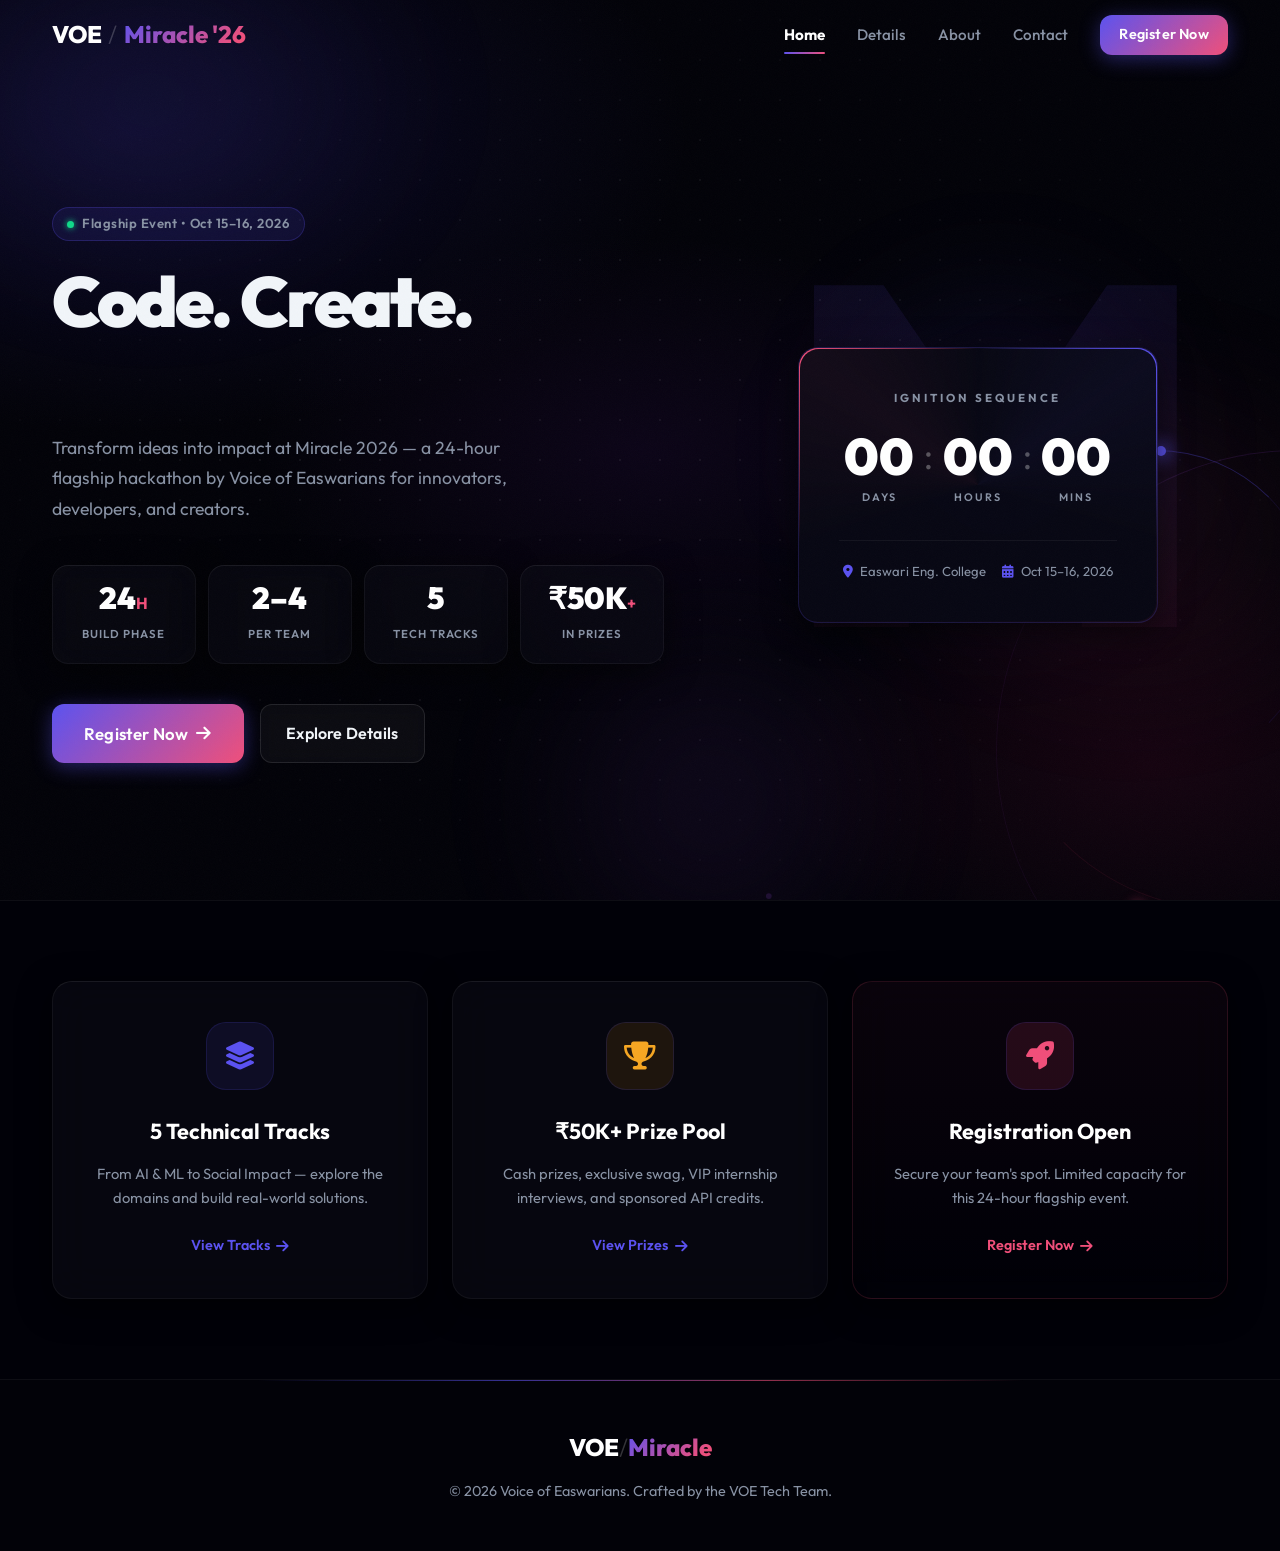
==== index.html @ 773cfb63 "Initial commit" ====
<!DOCTYPE html>
<html lang="en">
<head>
    <meta charset="UTF-8">
    <meta name="viewport" content="width=device-width, initial-scale=1.0">
    <title>Miracle 2026 | Voice of Easwarians Hackathon</title>
    <meta name="description" content="Miracle 2026 — a 24-hour flagship hackathon by Voice of Easwarians. 5 tracks, ₹50K+ prizes, Oct 15-16 at Easwari Engineering College.">

    <link rel="preconnect" href="https://fonts.googleapis.com">
    <link rel="preconnect" href="https://fonts.gstatic.com" crossorigin>
    <link href="https://fonts.googleapis.com/css2?family=Outfit:wght@300;400;500;600;700;800;900&display=swap" rel="stylesheet">
    <link rel="stylesheet" href="https://cdnjs.cloudflare.com/ajax/libs/font-awesome/6.4.0/css/all.min.css">

    <link rel="stylesheet" href="assets/css/variables.css">
    <link rel="stylesheet" href="assets/css/reset.css">
    <link rel="stylesheet" href="assets/css/global.css">
    <link rel="stylesheet" href="assets/css/components.css">
    <link rel="stylesheet" href="assets/css/animations.css">
    <link rel="stylesheet" href="assets/css/home.css">
    <link rel="stylesheet" href="assets/css/responsive.css">
</head>
<body>
    <!-- Background Layers -->
    <div class="global-bg"></div>
    <div class="global-aurora">
        <div class="aurora-blob aurora-blob-1"></div>
        <div class="aurora-blob aurora-blob-2"></div>
        <div class="aurora-blob aurora-blob-3"></div>
    </div>
    <div class="global-grid"></div>
    <div class="global-noise"></div>

    <!-- Navigation -->
    <nav class="navbar" id="navbar">
        <div class="container nav-container">
            <a href="index.html" class="nav-logo">
                <span>VOE</span>
                <span class="nav-logo-sep">/</span>
                <span class="text-gradient">Miracle '26</span>
            </a>
            <div class="nav-links">
                <a href="index.html"              class="nav-link">Home</a>
                <a href="pages/event-details.html" class="nav-link">Details</a>
                <a href="pages/about.html"         class="nav-link">About</a>
                <a href="pages/contact.html"       class="nav-link">Contact</a>
                <a href="pages/registration.html"  class="btn btn-primary" style="padding:0.5rem 1.2rem;font-size:0.9rem;">Register Now</a>
            </div>
            <button class="nav-mobile-btn" id="mobileMenuBtn" aria-label="Open menu">
                <i class="fas fa-bars"></i>
            </button>
        </div>
    </nav>

    <!-- Mobile Nav -->
    <div class="mobile-nav" id="mobileNav">
        <button class="mobile-nav-close" id="mobileClose"><i class="fas fa-times"></i></button>
        <a href="index.html"               class="nav-link">Home</a>
        <a href="pages/event-details.html" class="nav-link">Details</a>
        <a href="pages/about.html"         class="nav-link">About</a>
        <a href="pages/contact.html"       class="nav-link">Contact</a>
        <a href="pages/registration.html"  class="btn btn-primary">Register Now</a>
    </div>

    <main>
        <!-- HERO -->
        <section class="hero-section">
            <canvas id="heroCanvas"></canvas>

            <!-- Signature Visual Motif -->
            <div class="hero-motif-container">
                <div class="hero-motif-m">M</div>
                <div class="hero-orbit hero-orbit-1"></div>
                <div class="hero-orbit hero-orbit-2"></div>
                <div class="hero-orbit hero-orbit-3"></div>
                <div class="hero-spotlight"></div>
            </div>

            <div class="container hero-grid">
                <div class="hero-content reveal fade-up">
                    <div class="hero-badge">
                        <span class="hero-badge-dot"></span>
                        <span>Flagship Event &bull; Oct 15–16, 2026</span>
                    </div>
                    <h1 class="split-text">Code. Create.<br><span class="text-gradient">Collaborate.</span></h1>
                    <p>Transform ideas into impact at Miracle 2026 — a 24-hour flagship hackathon by Voice of Easwarians for innovators, developers, and creators.</p>

                    <div class="hero-stats">
                        <div class="stat-card glass-panel">
                            <span class="stat-val">24<span class="stat-unit">H</span></span>
                            <span class="stat-label">Build Phase</span>
                        </div>
                        <div class="stat-card glass-panel">
                            <span class="stat-val">2–4</span>
                            <span class="stat-label">Per Team</span>
                        </div>
                        <div class="stat-card glass-panel">
                            <span class="stat-val">5</span>
                            <span class="stat-label">Tech Tracks</span>
                        </div>
                        <div class="stat-card glass-panel">
                            <span class="stat-val">₹50K<span class="stat-unit">+</span></span>
                            <span class="stat-label">In Prizes</span>
                        </div>
                    </div>

                    <div class="hero-ctas">
                        <a href="pages/registration.html" class="btn btn-primary btn-hero">
                            Register Now <i class="fas fa-arrow-right"></i>
                        </a>
                        <a href="pages/event-details.html" class="btn btn-secondary">
                            Explore Details
                        </a>
                    </div>
                </div>

                <div class="hero-visual reveal fade-up delay-2">
                    <div class="hero-countdown-card glass-panel">
                        <div class="countdown-label">IGNITION SEQUENCE</div>
                        <div class="countdown-timer">
                            <div class="countdown-block">
                                <span class="countdown-num" id="cd-days">--</span>
                                <span class="countdown-unit">Days</span>
                            </div>
                            <span class="countdown-sep">:</span>
                            <div class="countdown-block">
                                <span class="countdown-num" id="cd-hours">--</span>
                                <span class="countdown-unit">Hours</span>
                            </div>
                            <span class="countdown-sep">:</span>
                            <div class="countdown-block">
                                <span class="countdown-num" id="cd-mins">--</span>
                                <span class="countdown-unit">Mins</span>
                            </div>
                        </div>
                        <div class="countdown-meta">
                            <span><i class="fas fa-map-marker-alt"></i> Easwari Eng. College</span>
                            <span><i class="fas fa-calendar-alt"></i> Oct 15–16, 2026</span>
                        </div>
                    </div>
                </div>
            </div>
        </section>

        <!-- PREVIEW CARDS -->
        <section class="preview-section">
            <div class="container preview-grid">
                <a href="pages/event-details.html" class="glass-panel preview-card reveal fade-up">
                    <div class="preview-icon-wrap"><i class="fas fa-layer-group"></i></div>
                    <h3>5 Technical Tracks</h3>
                    <p>From AI &amp; ML to Social Impact — explore the domains and build real-world solutions.</p>
                    <span class="action-link">View Tracks <i class="fas fa-arrow-right"></i></span>
                </a>
                <a href="pages/event-details.html" class="glass-panel preview-card reveal fade-up delay-1">
                    <div class="preview-icon-wrap" style="background:rgba(245,158,11,0.1);">
                        <i class="fas fa-trophy" style="color:var(--gold);"></i>
                    </div>
                    <h3>₹50K+ Prize Pool</h3>
                    <p>Cash prizes, exclusive swag, VIP internship interviews, and sponsored API credits.</p>
                    <span class="action-link">View Prizes <i class="fas fa-arrow-right"></i></span>
                </a>
                <a href="pages/registration.html" class="glass-panel preview-card preview-card-cta reveal fade-up delay-2">
                    <div class="preview-icon-wrap" style="background:rgba(240,79,122,0.12);">
                        <i class="fas fa-rocket" style="color:var(--accent-secondary);"></i>
                    </div>
                    <h3>Registration Open</h3>
                    <p>Secure your team's spot. Limited capacity for this 24-hour flagship event.</p>
                    <span class="action-link" style="color:var(--accent-secondary);">Register Now <i class="fas fa-arrow-right"></i></span>
                </a>
            </div>
        </section>

        <!-- FOOTER -->
        <footer class="site-footer">
            <div class="container" style="text-align:center;">
                <div class="footer-logo">
                    VOE<span class="nav-logo-sep">/</span><span class="text-gradient">Miracle</span>
                </div>
                <p class="footer-copy">&copy; 2026 Voice of Easwarians. Crafted by the VOE Tech Team.</p>
            </div>
        </footer>
    </main>

    <script src="assets/js/nav.js"></script>
    <script src="assets/js/animations.js"></script>
    <script src="assets/js/tabs.js"></script>
    <script src="assets/js/main.js"></script>
    <script>
        // Live Countdown
        (function() {
            const target = new Date('2026-10-15T09:00:00+05:30').getTime();
            function tick() {
                const diff = target - Date.now();
                if (diff <= 0) {
                    ['cd-days','cd-hours','cd-mins'].forEach(id => { const el = document.getElementById(id); if(el) el.textContent='00'; });
                    return;
                }
                const d = Math.floor(diff / 86400000);
                const h = Math.floor((diff % 86400000) / 3600000);
                const m = Math.floor((diff % 3600000) / 60000);
                const fmt = n => String(n).padStart(2,'0');
                const set = (id, v) => { const el = document.getElementById(id); if(el) el.textContent = fmt(v); };
                set('cd-days', d); set('cd-hours', h); set('cd-mins', m);
            }
            tick(); setInterval(tick, 30000);
        })();
    </script>
</body>
</html>
---- assets/css/variables.css ----
/* =========================================
   VARIABLES & DESIGN TOKENS
   ========================================= */
:root {
    /* ---- Color Palette ---- */
    --bg-base: #020208;
    --bg-darker: #010105;
    --bg-card: rgba(12, 12, 22, 0.5);
    --bg-card-hover: rgba(20, 20, 38, 0.75);
    --bg-panel: rgba(8, 8, 18, 0.7);

    /* ---- Accent System ---- */
    --accent-primary:   #5b52f0;   /* Deep indigo */
    --accent-secondary: #f04f7a;   /* Rose         */
    --accent-tertiary:  #a855f7;   /* Violet       */
    --accent-cyan:      #06b6d4;   /* Cyan         */

    /* ---- Prize Palette ---- */
    --gold:        #f5a623;
    --gold-light:  #fbbf24;
    --silver:      #9ea8b8;
    --bronze:      #b36b3c;

    /* ---- Typography ---- */
    --text-main:  #f1f5f9;
    --text-muted: #8892a4;
    --text-faint: rgba(255, 255, 255, 0.3);
    --font-family: 'Outfit', sans-serif;

    /* ---- Borders ---- */
    --border-color:     rgba(255, 255, 255, 0.05);
    --border-highlight: rgba(255, 255, 255, 0.10);
    --border-glow:      rgba(91, 82, 240, 0.30);

    /* ---- Status ---- */
    --error-color:   #f43f5e;
    --success-color: #10d98a;

    /* ---- Gradients ---- */
    --gradient-brand:     linear-gradient(135deg, var(--accent-primary), var(--accent-secondary));
    --gradient-brand-alt: linear-gradient(135deg, var(--accent-tertiary), var(--accent-primary));
    --gradient-card:      linear-gradient(145deg, rgba(20, 18, 40, 0.6) 0%, rgba(5, 5, 12, 0.4) 100%);

    /* ---- Motion ---- */
    --ease-out-expo: cubic-bezier(0.16, 1, 0.3, 1);
    --ease-in-out:   cubic-bezier(0.4, 0, 0.2, 1);
    --ease-cinematic: cubic-bezier(0.22, 1, 0.36, 1);
    --transition-fast:   0.25s var(--ease-out-expo);
    --transition-normal: 0.45s var(--ease-out-expo);
    --transition-slow:   1.2s var(--ease-cinematic);

    /* ---- Shadows ---- */
    --shadow-card: 0 8px 32px rgba(0, 0, 0, 0.6);
    --shadow-glow: 0 0 30px rgba(91, 82, 240, 0.35);
    --shadow-gold: 0 10px 40px rgba(245, 166, 35, 0.2);

    /* ---- Layout ---- */
    --nav-height:      70px;
    --section-padding: 5rem;
    --container-max:   1240px;
}
---- assets/css/global.css ----
/* =========================================
   GLOBAL — Layout, Background System, Footer
   ========================================= */

/* ---- Container ---- */
.container {
    width: 100%;
    max-width: var(--container-max);
    margin: 0 auto;
    padding: 0 2rem;
}

/* ---- Section Utility ---- */
.section-pad { padding: var(--section-padding) 0; }

/* =========================================
   LAYERED BACKGROUND SYSTEM
   ========================================= */

/* Layer 1: Base radial gradient */
.global-bg {
    position: fixed;
    inset: 0;
    background:
        radial-gradient(ellipse 80% 60% at 10% 15%, rgba(67, 56, 202, 0.15) 0%, transparent 55%),
        radial-gradient(ellipse 60% 50% at 90% 85%, rgba(190, 24, 93, 0.1) 0%, transparent 50%),
        radial-gradient(ellipse 50% 40% at 50% 50%, rgba(126, 34, 206, 0.08) 0%, transparent 60%),
        var(--bg-base);
    z-index: -3;
    pointer-events: none;
}

/* Layer 2: Animated aurora blobs */
.global-aurora {
    position: fixed;
    inset: 0;
    z-index: -2;
    pointer-events: none;
    overflow: hidden;
}
.aurora-blob {
    position: absolute;
    border-radius: 50%;
    filter: blur(80px);
    opacity: 0.12;
    animation: blobDrift linear infinite;
}
.aurora-blob-1 {
    width: 600px; height: 400px;
    top: -100px; left: -150px;
    background: radial-gradient(ellipse, var(--accent-primary) 0%, transparent 70%);
    animation-duration: 35s;
}
.aurora-blob-2 {
    width: 500px; height: 350px;
    top: 40%; right: -100px;
    background: radial-gradient(ellipse, var(--accent-secondary) 0%, transparent 70%);
    animation-duration: 45s;
    animation-delay: -7s;
    animation-direction: reverse;
}
.aurora-blob-3 {
    width: 400px; height: 400px;
    bottom: -100px; left: 40%;
    background: radial-gradient(ellipse, var(--accent-tertiary) 0%, transparent 70%);
    animation-duration: 55s;
    animation-delay: -12s;
}

/* Layer 3: Dot grid texture */
.global-grid {
    position: fixed;
    inset: 0;
    z-index: -1;
    pointer-events: none;
    background-image: radial-gradient(circle, rgba(255, 255, 255, 0.06) 1px, transparent 1px);
    background-size: 40px 40px;
    mask-image: radial-gradient(ellipse 80% 80% at 50% 50%, black 30%, transparent 80%);
    -webkit-mask-image: radial-gradient(ellipse 80% 80% at 50% 50%, black 30%, transparent 80%);
}

/* Layer 4: Noise grain overlay */
.global-noise {
    position: fixed;
    inset: 0;
    z-index: 9997;
    pointer-events: none;
    opacity: 0.025;
    background-image: url("data:image/svg+xml,%3Csvg viewBox='0 0 256 256' xmlns='http://www.w3.org/2000/svg'%3E%3Cfilter id='noise'%3E%3CfeTurbulence type='fractalNoise' baseFrequency='0.9' numOctaves='4' stitchTiles='stitch'/%3E%3C/filter%3E%3Crect width='100%25' height='100%25' filter='url(%23noise)'/%3E%3C/svg%3E");
    background-size: 200px 200px;
    animation: noiseFlicker 8s linear infinite;
}

/* =========================================
   FOOTER
   ========================================= */
.site-footer {
    padding: 3rem 0;
    border-top: 1px solid var(--border-color);
    position: relative;
    overflow: hidden;
}
.site-footer::before {
    content: '';
    position: absolute;
    top: 0; left: 50%;
    transform: translateX(-50%);
    width: 60%; height: 1px;
    background: linear-gradient(90deg, transparent, var(--accent-primary), var(--accent-secondary), transparent);
    opacity: 0.6;
}
.footer-logo {
    font-weight: 800;
    font-size: 1.5rem;
    color: white;
    margin-bottom: 0.75rem;
}
.footer-copy {
    color: var(--text-muted);
    font-size: 0.9rem;
}
---- assets/css/components.css ----
/* =========================================
   COMPONENTS — Shared UI Elements
   ========================================= */

/* ---- Text Gradient ---- */
.text-gradient {
    background: linear-gradient(135deg, var(--accent-primary) 0%, var(--accent-secondary) 50%, var(--accent-primary) 100%);
    background-size: 200% auto;
    -webkit-background-clip: text;
    -webkit-text-fill-color: transparent;
    background-clip: text;
    display: inline-block;
    animation: textShine 6s linear infinite;
}

/* ---- Glass Panel ---- */
.glass-panel {
    background: var(--bg-card);
    backdrop-filter: blur(20px);
    -webkit-backdrop-filter: blur(20px);
    border: 1px solid var(--border-color);
    border-top-color: rgba(255, 255, 255, 0.08);
    border-radius: 20px;
    box-shadow: var(--shadow-card);
    position: relative;
    transition: transform 0.8s var(--ease-cinematic), box-shadow 0.8s var(--ease-cinematic), border-color 0.8s var(--ease-cinematic);
}
.glass-panel.hoverable:hover, a.glass-panel:hover {
    transform: scale(1.02);
    box-shadow: 0 20px 50px rgba(0, 0, 0, 0.8), 0 0 40px rgba(91, 82, 240, 0.1);
    border-color: rgba(255, 255, 255, 0.15);
}

/* ---- Navbar ---- */
.navbar {
    position: fixed;
    top: 0; left: 0; right: 0;
    height: var(--nav-height);
    z-index: 9000;
    background: transparent;
    transition: background var(--transition-slow), box-shadow var(--transition-slow);
}
.navbar.scrolled {
    background: rgba(2, 2, 10, 0.92);
    backdrop-filter: blur(24px);
    -webkit-backdrop-filter: blur(24px);
    border-bottom: 1px solid var(--border-color);
    box-shadow: 0 4px 30px rgba(0, 0, 0, 0.4);
}
.nav-container {
    display: flex;
    justify-content: space-between;
    align-items: center;
    height: 100%;
}
.nav-logo {
    text-decoration: none;
    color: white;
    font-weight: 800;
    font-size: 1.5rem;
    display: flex;
    align-items: center;
    gap: 0.4rem;
}
.nav-logo-sep { color: rgba(255, 255, 255, 0.2); font-weight: 300; }
.nav-links {
    display: flex;
    gap: 2rem;
    align-items: center;
}
.nav-link {
    position: relative;
    color: var(--text-muted);
    text-decoration: none;
    font-weight: 500;
    font-size: 0.95rem;
    transition: color var(--transition-fast);
    padding: 0.25rem 0;
}
.nav-link::after {
    content: '';
    position: absolute;
    bottom: -2px; left: 0;
    width: 0; height: 2px;
    background: var(--gradient-brand);
    transition: width var(--transition-normal);
    border-radius: 1px;
}
.nav-link:hover        { color: white; }
.nav-link:hover::after { width: 100%; }
.nav-link.active-page  { color: white; font-weight: 700; }
.nav-link.active-page::after { width: 100%; }

/* Mobile menu button */
.nav-mobile-btn {
    display: none;
    background: none;
    border: none;
    color: white;
    font-size: 1.5rem;
    cursor: pointer;
}
.mobile-nav {
    display: none;
    position: fixed;
    inset: 0;
    background: rgba(2, 2, 10, 0.97);
    backdrop-filter: blur(30px);
    z-index: 8999;
    flex-direction: column;
    align-items: center;
    justify-content: center;
    gap: 2rem;
}
.mobile-nav.active { display: flex; }
.mobile-nav .nav-link { font-size: 1.5rem; font-weight: 700; }
.mobile-nav-close {
    position: absolute;
    top: 1.5rem; right: 1.5rem;
    background: none; border: none;
    color: white; font-size: 1.5rem; cursor: pointer;
}

/* ---- Buttons ---- */
.btn {
    display: inline-flex;
    align-items: center;
    justify-content: center;
    gap: 0.5rem;
    padding: 0.75rem 1.6rem;
    border-radius: 12px;
    font-weight: 600;
    font-size: 1rem;
    cursor: pointer;
    transition: all var(--transition-normal);
    text-decoration: none;
    border: none;
    font-family: inherit;
    position: relative;
    overflow: hidden;
    z-index: 1;
    letter-spacing: 0.2px;
}

/* Primary */
.btn-primary {
    background: var(--gradient-brand);
    color: white;
    box-shadow: 0 4px 20px rgba(91, 82, 240, 0.4);
}
.btn-primary::before {
    content: '';
    position: absolute; inset: 0;
    background: linear-gradient(135deg, var(--accent-secondary), var(--accent-primary));
    opacity: 0;
    transition: opacity var(--transition-normal);
    z-index: -1;
}
.btn-primary:hover {
    transform: translateY(-3px) scale(1.01);
    box-shadow: 0 12px 35px rgba(91, 82, 240, 0.55);
}
.btn-primary:hover::before { opacity: 1; }
.btn-primary:active         { transform: translateY(-1px); }

/* Shimmer sweep on primary */
.btn-primary::after {
    content: '';
    position: absolute;
    top: 0; left: -60%;
    width: 50%; height: 100%;
    background: linear-gradient(90deg, transparent, rgba(255, 255, 255, 0.15), transparent);
    transform: skewX(-20deg);
}
.btn-primary:hover::after { animation: shimmerSweep 0.5s var(--ease-out-expo) forwards; }

/* Secondary */
.btn-secondary {
    background: rgba(255, 255, 255, 0.04);
    color: var(--text-main);
    border: 1px solid var(--border-highlight);
    backdrop-filter: blur(10px);
}
.btn-secondary:hover {
    background: rgba(255, 255, 255, 0.08);
    border-color: rgba(255, 255, 255, 0.25);
    transform: translateY(-2px);
}

/* Glow CTA */
.btn-hero {
    padding: 1rem 2rem !important;
    font-size: 1.05rem !important;
    animation: glowPulse 3s ease-in-out infinite;
}

/* Loading state */
.btn.loading {
    opacity: 0.7;
    cursor: not-allowed;
    pointer-events: none;
}

/* ---- Shine Card ---- */
.shine-card { position: relative; overflow: hidden; }
.shine-card::after {
    content: '';
    position: absolute; inset: 0;
    background: linear-gradient(105deg, transparent 40%, rgba(255,255,255,0.04) 50%, transparent 60%);
    transform: translateX(-100%) skewX(-12deg);
    pointer-events: none;
}
.shine-card:hover::after { animation: shimmerSweep 0.6s var(--ease-out-expo) forwards; }

/* ---- Toast Notification ---- */
.toast {
    position: fixed;
    bottom: 2rem; right: 2rem;
    z-index: 9999;
    display: flex;
    align-items: center;
    gap: 1rem;
    padding: 1.2rem 1.5rem;
    background: rgba(8, 8, 20, 0.95);
    backdrop-filter: blur(20px);
    border: 1px solid var(--success-color);
    border-radius: 16px;
    box-shadow: 0 0 30px rgba(16, 217, 138, 0.2), 0 20px 40px rgba(0, 0, 0, 0.5);
    transform: translateY(120%) scale(0.9);
    opacity: 0;
    transition: all 0.5s var(--ease-out-expo);
    min-width: 300px; max-width: 380px;
}
.toast.show { transform: translateY(0) scale(1); opacity: 1; }
.toast-icon { font-size: 1.5rem; color: var(--success-color); flex-shrink: 0; }
.toast-content h4 { font-size: 1rem; font-weight: 700; color: white; margin-bottom: 0.2rem; }
.toast-content p  { font-size: 0.85rem; color: var(--text-muted); }
.toast-close {
    background: none; border: none;
    color: var(--text-muted); cursor: pointer;
    margin-left: auto; padding: 0.25rem;
    transition: color var(--transition-fast);
}
.toast-close:hover { color: white; }

/* ---- Section Headings (shared) ---- */
.section-heading {
    font-size: clamp(2rem, 4vw, 2.8rem);
    font-weight: 800;
    text-align: center;
    margin-bottom: 0.5rem;
    letter-spacing: -1px;
}
.section-sub {
    text-align: center;
    color: var(--text-muted);
    font-size: 1.05rem;
    margin-bottom: 3rem;
}
.section-divider {
    height: 1px;
    background: linear-gradient(90deg, transparent, var(--border-highlight), transparent);
    margin: 4rem 0;
}
.section-cta {
    text-align: center;
    margin-top: 4rem;
}
---- assets/css/animations.css ----
/* =========================================
   ANIMATIONS & KEYFRAMES — Full System
   ========================================= */

/* ---- Text & Brand ---- */
@keyframes textShine {
    0%   { background-position: 0% center; }
    100% { background-position: 200% center; }
}

/* ---- Background ---- */
@keyframes blobDrift {
    0%, 100% { transform: translate(0, 0) scale(1); }
    33%       { transform: translate(30px, -20px) scale(1.05); }
    66%       { transform: translate(-20px, 15px) scale(0.95); }
}
@keyframes noiseFlicker {
    0%   { opacity: 0.03; }
    50%  { opacity: 0.05; }
    100% { opacity: 0.03; }
}

/* ---- Hero Motif ---- */
@keyframes motifFloat {
    0%   { transform: translate(-50%, -50%) scale(1);    opacity: 0.03; }
    50%  { transform: translate(-50%, -52%) scale(1.02); opacity: 0.06; }
    100% { transform: translate(-50%, -50%) scale(1);    opacity: 0.03; }
}
@keyframes orbitSpin {
    from { transform: translate(-50%, -50%) rotate(0deg); }
    to   { transform: translate(-50%, -50%) rotate(360deg); }
}
@keyframes spotlightPulse {
    0%   { opacity: 0.5; transform: translate(-50%, -50%) scale(1); }
    100% { opacity: 1;   transform: translate(-50%, -50%) scale(1.3); }
}

/* ---- UI Feedback ---- */
@keyframes dotPulse {
    0%, 100% { opacity: 1;   transform: scale(1); }
    50%       { opacity: 0.4; transform: scale(0.85); }
}
@keyframes glowPulse {
    0%, 100% { box-shadow: 0 4px 20px rgba(91, 82, 240, 0.4); }
    50%       { box-shadow: 0 8px 40px rgba(91, 82, 240, 0.7); }
}
@keyframes shimmerSweep {
    0%   { transform: translateX(-100%) skewX(-12deg); }
    100% { transform: translateX(250%)  skewX(-12deg); }
}
@keyframes borderRotate {
    from { transform: rotate(0deg); }
    to   { transform: rotate(360deg); }
}

/* ---- Prizes ---- */
@keyframes crownFloat {
    0%, 100% { transform: translateY(0); }
    50%       { transform: translateY(-8px); }
}
@keyframes goldPulse {
    0%   { box-shadow: 0 10px 40px rgba(245, 166, 35, 0.15), inset 0 1px 0 rgba(245, 166, 35, 0.10); }
    100% { box-shadow: 0 20px 60px rgba(245, 166, 35, 0.30), inset 0 1px 0 rgba(245, 166, 35, 0.20); }
}
@keyframes cardShimmer {
    0%   { background-position: -200% 0; }
    100% { background-position: 200% 0; }
}

/* ---- Entrance ---- */
@keyframes slideUp {
    from { opacity: 0; transform: translateY(40px); }
    to   { opacity: 1; transform: translateY(0); }
}
@keyframes fadeIn {
    from { opacity: 0; }
    to   { opacity: 1; }
}
@keyframes scaleIn {
    from { opacity: 0; transform: scale(0.92); }
    to   { opacity: 1; transform: scale(1); }
}
@keyframes textBlurReveal {
    from { opacity: 0; filter: blur(10px); transform: translateY(20px); }
    to   { opacity: 1; filter: blur(0px); transform: translateY(0); }
}

/* =========================================
   REVEAL SYSTEM — IntersectionObserver
   ========================================= */
.reveal {
    opacity: 0;
    transform: translateY(36px) scale(0.98);
    transition: opacity 1.2s var(--ease-cinematic), transform 1.2s var(--ease-cinematic);
}
.reveal.active        { opacity: 1; transform: none; }
.reveal.fade-left     { transform: translateX(-30px) scale(0.98); }
.reveal.fade-right    { transform: translateX(30px) scale(0.98); }
.reveal.fade-scale    { transform: scale(0.94); }
.reveal.fade-left.active,
.reveal.fade-right.active,
.reveal.fade-scale.active { transform: none; }

/* Stagger delays */
.delay-1 { transition-delay: 0.1s; }
.delay-2 { transition-delay: 0.2s; }
.delay-3 { transition-delay: 0.3s; }
.delay-4 { transition-delay: 0.4s; }
.delay-5 { transition-delay: 0.5s; }

/* =========================================
   SPLIT TEXT ANIMATIONS
   ========================================= */
.split-text .word, .split-text .char {
    display: inline-block;
    opacity: 0;
    filter: blur(10px);
    transform: translateY(20px);
    transition: opacity 1s var(--ease-cinematic), filter 1s var(--ease-cinematic), transform 1.2s var(--ease-cinematic);
}
.split-text.active .word, .split-text.active .char {
    opacity: 1;
    filter: blur(0px);
    transform: translateY(0);
}

/* =========================================
   TAB PANE
   ========================================= */
.tab-content-pane {
    display: none;
    animation: fadeIn 0.4s var(--ease-out-expo) forwards;
}
.tab-content-pane.active { display: block; }

/* =========================================
   REDUCED MOTION
   ========================================= */
@media (prefers-reduced-motion: reduce) {
    *, *::before, *::after {
        animation-duration: 0.01ms !important;
        transition-duration: 0.01ms !important;
    }
    .reveal { opacity: 1; transform: none; transition: none; }
    .split-text .word, .split-text .char {
        opacity: 1; filter: blur(0px); transform: none; transition: none;
    }
}
---- assets/css/home.css ----
/* =========================================
   HOME PAGE — Hero & Preview Cards
   ========================================= */

/* ---- Hero Section ---- */
.hero-section {
    min-height: 100vh;
    display: flex;
    align-items: center;
    position: relative;
    padding-top: var(--nav-height);
    overflow: hidden;
}

/* Canvas particles */
#heroCanvas {
    position: absolute;
    inset: 0;
    width: 100%; height: 100%;
    z-index: 0;
    pointer-events: none;
    opacity: 0.6;
}

/* ---- Signature Visual Motif ---- */
.hero-motif-container {
    position: absolute;
    top: 50%; right: -2%;
    transform: translateY(-50%);
    width: 620px; height: 620px;
    z-index: 1;
    pointer-events: none;
}
.hero-motif-m {
    position: absolute;
    top: 50%; left: 50%;
    transform: translate(-50%, -50%);
    font-size: 30rem; font-weight: 900; line-height: 1;
    background: linear-gradient(180deg, rgba(91, 82, 240, 0.1) 0%, rgba(240, 79, 122, 0.05) 100%);
    -webkit-background-clip: text; background-clip: text; color: transparent;
    filter: blur(0.5px);
    animation: motifFloat 12s ease-in-out infinite;
    user-select: none;
}
.hero-orbit {
    position: absolute; top: 50%; left: 50%;
    border-radius: 50%; border-style: solid; border-color: transparent;
}
.hero-orbit-1 {
    width: 320px; height: 320px; border-width: 1px;
    border-top-color: rgba(91, 82, 240, 0.3);
    border-right-color: rgba(91, 82, 240, 0.1);
    animation: orbitSpin 18s linear infinite;
}
.hero-orbit-1::after {
    content: '';
    position: absolute; top: -5px; left: 50%;
    width: 10px; height: 10px; border-radius: 50%;
    background: var(--accent-primary);
    box-shadow: 0 0 16px 4px rgba(91, 82, 240, 0.6);
}
.hero-orbit-2 {
    width: 460px; height: 460px; border-width: 1px;
    border-right-color: rgba(240, 79, 122, 0.25);
    border-bottom-color: rgba(240, 79, 122, 0.08);
    animation: orbitSpin 28s linear infinite reverse;
}
.hero-orbit-2::after {
    content: '';
    position: absolute; bottom: -4px; left: 30%;
    width: 8px; height: 8px; border-radius: 50%;
    background: var(--accent-secondary);
    box-shadow: 0 0 12px 3px rgba(240, 79, 122, 0.5);
}
.hero-orbit-3 {
    width: 600px; height: 600px; border-width: 1px;
    border-top-color: rgba(168, 85, 247, 0.12);
    border-left-color: rgba(168, 85, 247, 0.06);
    animation: orbitSpin 40s linear infinite;
}
.hero-spotlight {
    position: absolute; top: 50%; left: 50%;
    transform: translate(-50%, -50%);
    width: 380px; height: 380px;
    background: radial-gradient(circle, rgba(91, 82, 240, 0.18) 0%, transparent 70%);
    filter: blur(60px);
    animation: spotlightPulse 7s ease-in-out infinite alternate;
}

/* ---- Hero Content Grid ---- */
.hero-grid {
    display: grid;
    grid-template-columns: 1.1fr 0.9fr;
    gap: 4rem;
    align-items: center;
    position: relative;
    z-index: 2;
}

/* Badge */
.hero-badge {
    display: inline-flex; align-items: center; gap: 0.5rem;
    padding: 0.35rem 0.9rem; border-radius: 100px;
    background: rgba(91, 82, 240, 0.1);
    border: 1px solid rgba(91, 82, 240, 0.25);
    font-size: 0.82rem; color: var(--text-muted); font-weight: 600; letter-spacing: 0.5px;
    margin-bottom: 1.5rem;
}
.hero-badge-dot {
    width: 7px; height: 7px; border-radius: 50%;
    background: var(--success-color);
    box-shadow: 0 0 6px var(--success-color);
    animation: dotPulse 2s ease-in-out infinite;
}

/* Headline */
.hero-content h1 {
    font-size: clamp(3rem, 5.5vw, 5.5rem);
    font-weight: 900; line-height: 1.05; letter-spacing: -3px; margin-bottom: 1.2rem;
}
.hero-content p {
    font-size: 1.1rem; color: var(--text-muted);
    max-width: 480px; line-height: 1.75; margin-bottom: 2.5rem;
}

/* Stat Cards */
.hero-stats {
    display: grid; grid-template-columns: repeat(4, 1fr);
    gap: 0.75rem; margin-bottom: 2.5rem;
}
.stat-card {
    padding: 1.1rem 0.75rem; text-align: center;
    border-radius: 16px; transition: transform 0.8s var(--ease-cinematic), box-shadow 0.8s var(--ease-cinematic), border-color 0.8s var(--ease-cinematic);
    cursor: default; position: relative; overflow: hidden;
}
.stat-card::before {
    content: ''; position: absolute; inset: 0; border-radius: 16px;
    background: var(--gradient-brand); opacity: 0;
    transition: opacity 0.8s var(--ease-cinematic); z-index: -1;
}
.stat-card:hover { transform: scale(1.02) translateY(-4px); border-color: rgba(91, 82, 240, 0.4); box-shadow: 0 15px 35px rgba(0,0,0,0.5); }
.stat-card:hover::before { opacity: 0.07; }
.stat-val   { font-size: 1.9rem; font-weight: 900; color: white; line-height: 1; display: block; margin-bottom: 0.3rem; }
.stat-unit  { font-size: 1rem; color: var(--accent-secondary); font-weight: 700; }
.stat-label { font-size: 0.72rem; color: var(--text-muted); text-transform: uppercase; font-weight: 600; letter-spacing: 1px; }

/* CTAs */
.hero-ctas { display: flex; gap: 1rem; }

/* Countdown card */
.hero-visual {
    position: relative; display: flex;
    justify-content: center; align-items: center;
}
.hero-countdown-card {
    padding: 2.5rem; text-align: center;
    width: 100%; max-width: 360px;
    position: relative; overflow: hidden;
    border-color: rgba(91, 82, 240, 0.2);
}
.hero-countdown-card::before {
    content: ''; position: absolute; inset: -1px;
    background: conic-gradient(from 0deg, transparent 0%, var(--accent-primary) 15%, transparent 30%, transparent 70%, var(--accent-secondary) 85%, transparent 100%);
    border-radius: 21px; z-index: -1;
    animation: borderRotate 6s linear infinite;
}
.hero-countdown-card::after {
    content: ''; position: absolute; inset: 1px;
    background: rgba(8, 8, 20, 0.95);
    border-radius: 19px; z-index: -1;
}
.countdown-label { font-size: 0.72rem; font-weight: 700; letter-spacing: 3px; color: var(--text-muted); text-transform: uppercase; margin-bottom: 1.5rem; }
.countdown-timer { display: flex; align-items: flex-start; justify-content: center; gap: 0.25rem; margin-bottom: 2rem; }
.countdown-block { text-align: center; }
.countdown-num  { font-size: 3.2rem; font-weight: 900; color: white; line-height: 1; display: block; }
.countdown-unit { font-size: 0.68rem; text-transform: uppercase; letter-spacing: 2px; color: var(--text-muted); font-weight: 600; }
.countdown-sep  { font-size: 2.5rem; color: var(--text-faint); font-weight: 300; line-height: 1; padding-top: 0.2rem; margin: 0 0.3rem; }
.countdown-meta { display: flex; gap: 1rem; justify-content: center; color: var(--text-muted); font-size: 0.82rem; border-top: 1px solid var(--border-color); padding-top: 1.2rem; }
.countdown-meta i { color: var(--accent-primary); margin-right: 0.3rem; }

/* ---- Preview Cards ---- */
.preview-section {
    padding: var(--section-padding) 0;
    border-top: 1px solid var(--border-color);
    position: relative; overflow: hidden;
}
.preview-section::before {
    content: ''; position: absolute; inset: 0;
    background: rgba(2, 2, 10, 0.4); pointer-events: none;
}
.preview-grid {
    display: grid; grid-template-columns: repeat(3, 1fr);
    gap: 1.5rem; position: relative; z-index: 1;
}
.preview-card {
    padding: 2.5rem 2rem; text-align: center;
    display: flex; flex-direction: column; align-items: center;
    transition: transform 0.8s var(--ease-cinematic), box-shadow 0.8s var(--ease-cinematic), border-color 0.8s var(--ease-cinematic), background 0.8s var(--ease-cinematic);
    text-decoration: none; color: inherit;
    position: relative; overflow: hidden; border-radius: 20px;
}
.preview-card::after {
    content: ''; position: absolute; bottom: 0; left: 50%;
    transform: translateX(-50%);
    width: 0; height: 2px; background: var(--gradient-brand);
    transition: width 0.8s var(--ease-cinematic); border-radius: 1px;
}
.preview-card:hover::after { width: 75%; }
.preview-card:hover {
    transform: scale(1.02) translateY(-6px);
    border-color: rgba(91, 82, 240, 0.25);
    box-shadow: 0 30px 60px rgba(0, 0, 0, 0.8), 0 0 50px rgba(91, 82, 240, 0.12);
    background: var(--bg-card-hover);
}
.preview-icon-wrap {
    width: 68px; height: 68px; border-radius: 20px;
    background: rgba(91, 82, 240, 0.1); border: 1px solid rgba(91, 82, 240, 0.15);
    display: flex; align-items: center; justify-content: center;
    margin-bottom: 1.5rem; transition: all var(--transition-normal);
}
.preview-icon-wrap i { font-size: 1.75rem; color: var(--accent-primary); }
.preview-card:hover .preview-icon-wrap { transform: scale(1.1) rotate(-5deg); box-shadow: 0 0 25px rgba(91, 82, 240, 0.3); background: rgba(91, 82, 240, 0.15); }
.preview-card h3 { font-size: 1.35rem; font-weight: 700; color: white; margin-bottom: 0.75rem; }
.preview-card p  { color: var(--text-muted); font-size: 0.92rem; line-height: 1.65; margin-bottom: 1.5rem; flex-grow: 1; }
.preview-card .action-link { font-weight: 600; font-size: 0.9rem; color: var(--accent-primary); display: flex; align-items: center; gap: 0.4rem; transition: all var(--transition-fast); }
.preview-card .action-link i { transition: transform var(--transition-fast); }
.preview-card:hover .action-link i { transform: translateX(5px); }
.preview-card-cta { border-color: rgba(240, 79, 122, 0.15); background: linear-gradient(180deg, rgba(240, 79, 122, 0.04) 0%, transparent 100%); }
.preview-card-cta:hover { border-color: rgba(240, 79, 122, 0.3); box-shadow: 0 25px 50px rgba(0, 0, 0, 0.6), 0 0 40px rgba(240, 79, 122, 0.08); }
---- assets/css/responsive.css ----
/* =========================================
   RESPONSIVE — All Media Queries
   ========================================= */

/* =========================================
   TABLET — ≤ 1100px
   ========================================= */
@media (max-width: 1100px) {
    .hero-motif-container { width: 480px; height: 480px; }
    .hero-motif-m         { font-size: 22rem; }
    .hero-orbit-1         { width: 240px; height: 240px; }
    .hero-orbit-2         { width: 360px; height: 360px; }
    .hero-orbit-3         { width: 460px; height: 460px; }
}

/* =========================================
   TABLET — ≤ 968px
   ========================================= */
@media (max-width: 968px) {
    /* Hero */
    .hero-grid       { grid-template-columns: 1fr; text-align: center; }
    .hero-badge      { justify-content: center; }
    .hero-content p  { margin: 0 auto 2.5rem; }
    .hero-ctas       { justify-content: center; }
    .hero-motif-container { top: 40%; right: 50%; transform: translate(50%, -50%); opacity: 0.35; }

    /* Preview */
    .preview-grid { grid-template-columns: 1fr; max-width: 460px; margin: 0 auto; }

    /* Tracks */
    .tracks-bento { grid-template-columns: 1fr; }

    /* Timeline */
    .timeline-horizontal { grid-template-columns: repeat(2, 1fr); gap: 2rem; }
    .timeline-track, .timeline-track-fill { display: none; }
    .tl-dot { display: none; }

    /* Prizes */
    .prizes-secondary { grid-template-columns: 1fr; }

    /* Registration */
    .reg-grid { grid-template-columns: 1fr; }

    /* Contact */
    .contact-grid { grid-template-columns: 1fr; }

    /* About */
    .highlights-grid { grid-template-columns: 1fr; }
}

/* =========================================
   MOBILE — ≤ 768px
   ========================================= */
@media (max-width: 768px) {
    :root { --section-padding: 3.5rem; }

    /* Navbar — show mobile button */
    .nav-links      { display: none; }
    .nav-mobile-btn { display: block; }

    /* Hero */
    .hero-content h1 { font-size: 2.6rem; letter-spacing: -2px; }
    .hero-stats      { grid-template-columns: repeat(2, 1fr); }
    .hero-ctas       { flex-direction: column; }
    .hero-ctas .btn  { width: 100%; justify-content: center; }
    .countdown-num   { font-size: 2.4rem; }

    /* Timeline */
    .timeline-horizontal { grid-template-columns: 1fr; }

    /* Form */
    .form-row { grid-template-columns: 1fr; }

    /* Prizes */
    .prize-amount { font-size: 2.5rem; }

    /* Gallery */
    .community-gallery { flex-direction: column; }
    .gallery-text      { text-align: center; }

    /* Page header */
    .page-title { font-size: 2.2rem; }

    /* Container */
    .container { padding: 0 1.25rem; }
}

/* =========================================
   SMALL MOBILE — ≤ 480px
   ========================================= */
@media (max-width: 480px) {
    .hero-content h1   { font-size: 2.2rem; }
    .hero-countdown-card { padding: 2rem 1.5rem; }
    .countdown-num     { font-size: 2rem; }
    .section-heading   { font-size: 1.8rem; }
    .track-compact     { flex-direction: column; }
    .trust-strip       { justify-content: center; }
    .form-panel        { padding: 1.5rem; }
    .prize-hero        { padding: 2rem; }
    .tier-amount       { font-size: 1.5rem; }
}
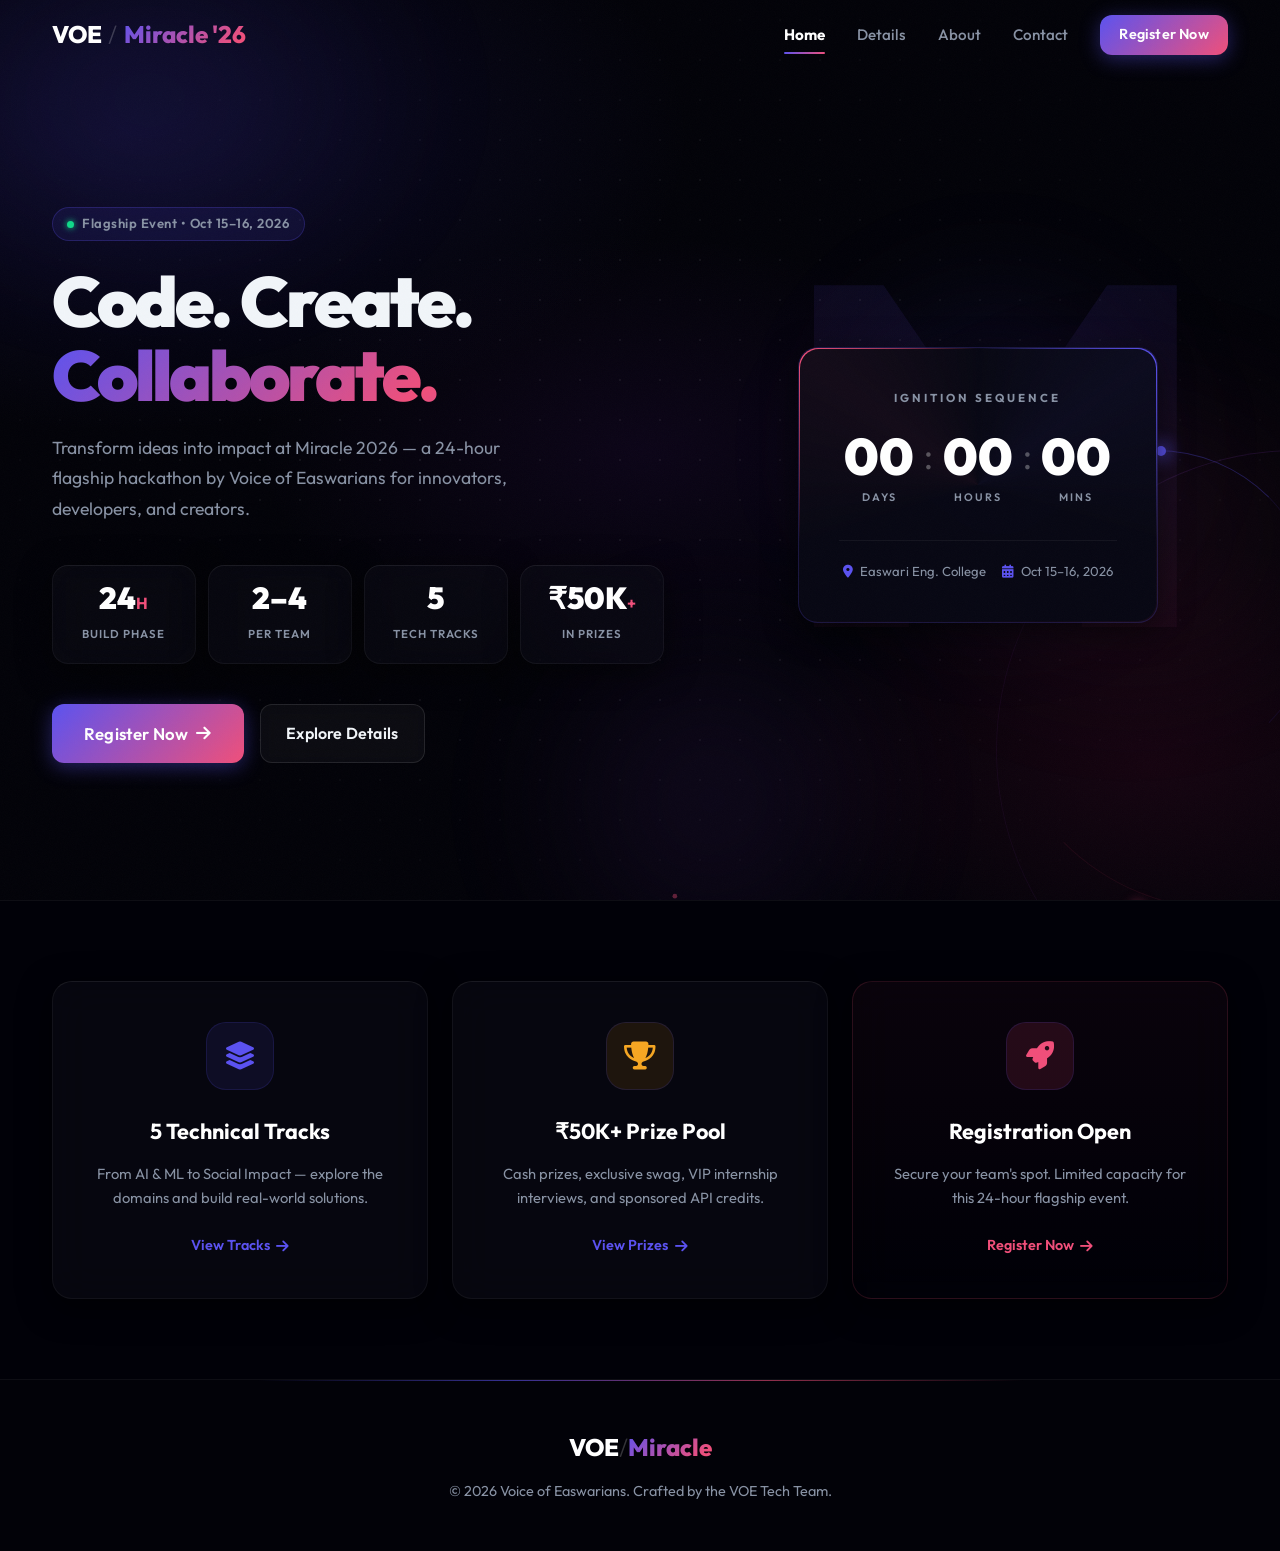
==== commit 5ba54469: "Modified the Visual Effects" ====
--- a/index.html
+++ b/index.html
@@ -28,6 +28,7 @@
         <div class="aurora-blob aurora-blob-3"></div>
     </div>
     <div class="global-grid"></div>
+    <canvas id="heroCanvas" style="position: fixed; inset: 0; width: 100%; height: 100%; pointer-events: none; z-index: -1;"></canvas>
     <div class="global-noise"></div>
 
     <!-- Navigation -->
@@ -64,7 +65,6 @@
     <main>
         <!-- HERO -->
         <section class="hero-section">
-            <canvas id="heroCanvas"></canvas>
 
             <!-- Signature Visual Motif -->
             <div class="hero-motif-container">
--- a/assets/css/components.css
+++ b/assets/css/components.css
@@ -11,6 +11,12 @@
     background-clip: text;
     display: inline-block;
     animation: textShine 6s linear infinite;
+}
+.text-gradient * {
+    background: inherit;
+    -webkit-background-clip: text;
+    -webkit-text-fill-color: transparent;
+    background-clip: text;
 }
 
 /* ---- Glass Panel ---- */
